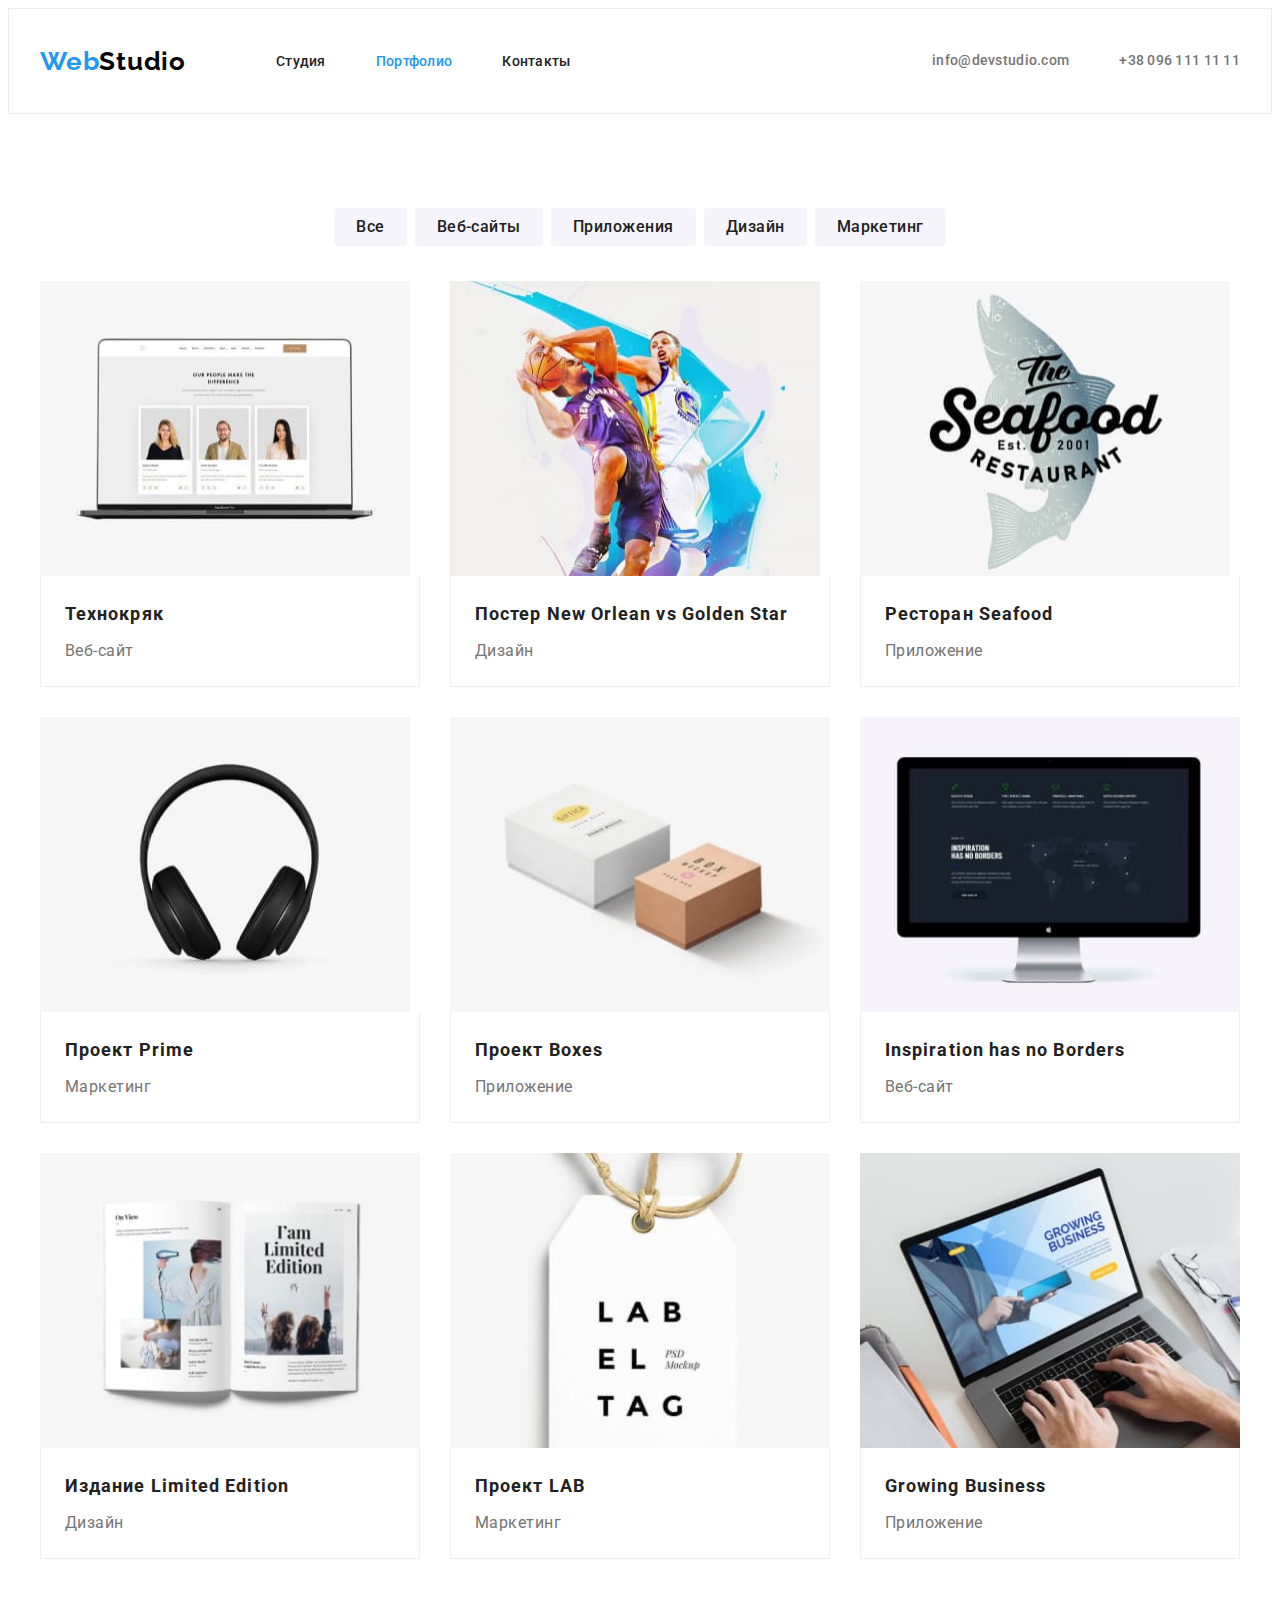
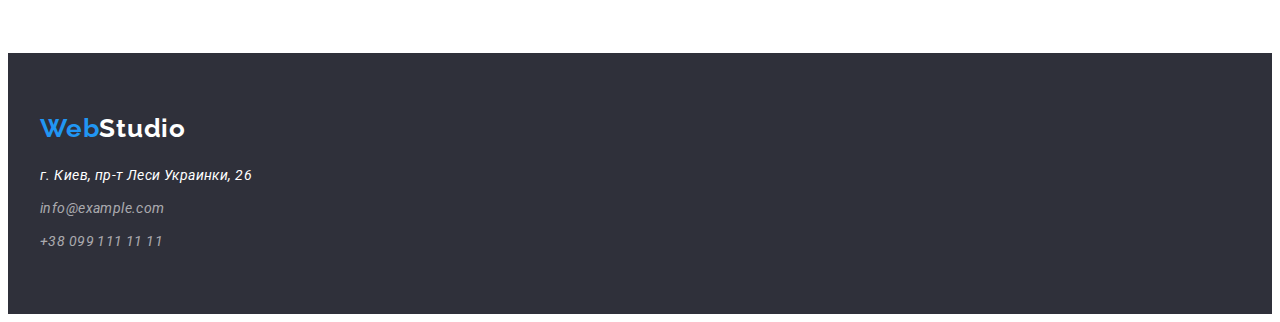
==== portfolio.html @ 697071ee "делает оформление секций: headr, hero, edvanteges, team" ====
<!DOCTYPE html>
<html lang="ru">

<head>
  <meta charset="UTF-8" />
  <meta http-equiv="X-UA-Compatible" content="IE=edge" />
  <meta name="viewport" content="width=device-width, initial-scale=1.0" />
  <title>Portfolio</title>
  <link rel="preconnect" href="https://fonts.gstatic.com" />
  <link href="https://fonts.googleapis.com/css2?family=Raleway:wght@700&family=Roboto:wght@400;500;700;900&display=swap"
    rel="stylesheet" />
  <link rel="stylesheet" href="https://cdnjs.cloudflare.com/ajax/libs/modern-normalize/1.1.0/modern-normalize.min.css"
    integrity="sha512-wpPYUAdjBVSE4KJnH1VR1HeZfpl1ub8YT/NKx4PuQ5NmX2tKuGu6U/JRp5y+Y8XG2tV+wKQpNHVUX03MfMFn9Q=="
    crossorigin="anonymous" referrerpolicy="no-referrer" />
  <link rel="stylesheet" href="./css/styles.css" />
</head>

<body class="body">
  <header class="header">
    <div class="container header-container">
      <nav class="navigation">
        <a href="./index.html" lang="en" class="logo link">Web<span class="logo-header">Studio</span></a>

        <ul class="nav-menu list">
          <li class="menu-item">
            <a class="menu-link link" href="./index.html">Студия</a>
          </li>
          <li class="menu-item">
            <a class="menu-link link current" href="./portfolio.html">Портфолио</a>
          </li>
          <li class="menu-item"><a class="menu-link link" href="#">Контакты</a></li>
        </ul>
      </nav>
      <ul class="connect-header list">
        <li class="connect-item">
          <a class="connect-link link" href="mailto:info@devstudio.com">info@devstudio.com</a>
        </li>
        <li class="connect-item">
          <a class="connect-link link" href="tel:+380961111111">+38 096 111 11 11</a>
        </li>
      </ul>
    </div>
  </header>

  <main>
    <section class="portfolio section">
      <div class="container">
        <!--h1 Портфолио скрыт стилями-->
        <h1 class="visualy-hidden">Портфолио</h1>
        <!--сортировка по Портфолио-->
        <ul class="filter-list list">
          <li class="filter-item">
            <button class="filter-btn" type="button">Все</button>
          </li>
          <li class="filter-item">
            <button class="filter-btn" type="button">Веб-сайты</button>
          </li>
          <li class="filter-item">
            <button class="filter-btn" type="button">Приложения</button>
          </li>
          <li class="filter-item">
            <button class="filter-btn" type="button">Дизайн</button>
          </li>
          <li class="filter-item">
            <button class="filter-btn" type="button">Маркетинг</button>
          </li>
        </ul>

        <!--Проекты Портфолио(для сортировки)-->
        <h2 hidden>Портфолио</h2>
        <ul class="exemples-list list">
          <li class="exemples-item">
            <a href="#" class="link">
              <img class="exemples-img" src="./images/pages/texnokrjk.jpg" alt="Фото страницы веб-сайта Технокряк"
                width="370" height="295" />
              <div class="exemples-card">
                <h3 class="exemples-name">Технокряк</h3>
                <p class="exemples-work">Веб-сайт</p>
              </div>
            </a>
          </li>
          <li class="exemples-item">
            <a href="#" class="link">
              <img class="exemples-img" src="./images/pages/neworlean.jpg" alt="Постер New Orlean vs Golden Star"
                width="370" height="295" />
              <div class="exemples-card">
                <h3 class="exemples-name">
                  Постер <span lang="en"> New Orlean vs Golden Star</span>
                </h3>
                <p class="exemples-work">Дизайн</p </div>
            </a>
          </li>
          <li class="exemples-item">
            <a href="#" class="link">
              <img class="exemples-img" src="./images/pages/seafood.jpg" alt="Логотип ресторана Seafood" width="370"
                height="295" />
              <div class="exemples-card">
                <h3 class="exemples-name">
                  Ресторан <span lang="en">Seafood</span>
                </h3>
                <p class="exemples-work">Приложение</p>
              </div>
            </a>
          </li>
          <li class="exemples-item">
            <a href="#" class="link">
              <img class="exemples-img" src="./images/pages/prime.jpg" alt="Фото наушников" width="370" height="295" />
              <div class="exemples-card">
                <h3 class="exemples-name">Проект <span lang="en">Prime</span></h3>
                <p class="exemples-work">Маркетинг</p>
              </div>
            </a>
          </li>
          <li class="exemples-item">
            <a href="#" class="link">
              <img class="exemples-img" src="./images/pages/boxes.jpg" alt="Фото коробок" width="390" height="295" />
              <div class="exemples-card">
                <h3 class="exemples-name">Проект <span lang="en">Boxes</span></h3>
                <p class="exemples-work">Приложение</p>
              </div>
            </a>
          </li>
          <li class="exemples-item">
            <a href="#" class="link">
              <img class="exemples-img" src="./images/pages/inspiration.jpg"
                alt="Фото веб-сайта Inspiration has no Borders" width="390" height="295" />
              <div class="exemples-card">
                <h3 class="exemples-name" lang="en">
                  Inspiration has no Borders
                </h3>
                <p class="exemples-work">Веб-сайт</p>
              </div>
            </a>
          </li>
          <li class="exemples-item">
            <a href="#" class="link">
              <img class="exemples-img" src="./images/pages/limited.jpg" alt="Фото страницы издания Limited Edition"
                width="390" height="295" />
              <div class="exemples-card">
                <h3 class="exemples-name">
                  Издание <span lang="en">Limited Edition</span>
                </h3>
                <p class="exemples-work">Дизайн</p>
              </div>
            </a>
          </li>
          <li class="exemples-item">
            <a href="#" class="link">
              <img class="exemples-img" src="./images/pages/lab.jpg" alt="Фото логотапа проекта LAB" width="390"
                height="295" />
              <div class="exemples-card">
                <h3 class="exemples-name">Проект <span lang="en">LAB</span></h3>
                <p class="exemples-work">Маркетинг</p>
              </div>
            </a>
          </li>
          <li class="exemples-item">
            <a href="#" class="link">
              <img class="exemples-img" src="./images/pages/growing.jpg"
                alt="Фото страницы Приложения Growing Business на ноутбуке" width="390" height="295" />
              <div class="exemples-card">
                <h3 class="exemples-name" lang="en">Growing Business</h3>
                <p class="exemples-work">Приложение</p>
              </div>
            </a>
          </li>
        </ul>
      </div>
    </section>
  </main>

  <footer class="footer">
    <div class="container">
      <a href="./index.html" lang="en" class="logo link">Web<span class="logo-footer">Studio</span></a>

      <address class="footer-address">
        <a class="footer-address-map link" href="https://goo.gl/maps/kzcwZxw4ZGiegETZ7" target="_blank"
          rel="noopener noreferrer">г. Киев, пр-т Леси Украинки, 26</a>

        <ul class=" list">
          <li class="footer-list">
            <a class="footer-address-mail link" href="mailto:info@example.com">info@example.com</a>
          </li>
          <li class="footer-list">
            <a class="footer-address-tell link" href="tel:+380991111111">+38 099 111 11 11</a>
          </li>
        </ul>
      </address>
    </div>
  </footer>
</body>

</html>
---- css/styles.css ----
:root {
  --accent-color: #2196f3;
  --primary-white-color: #ffffff;
  --title-text-color: #212121;
  --primary-text-color: #757575;
  --primary-black-color: #000000;
  --background-color-light: #f5f4fa;
}

h1,
h2,
h3,
h4,
h5,
h6,
p {
  margin-top: 0;
  margin-bottom: 0;
}

img {
  display: block;
  max-width: 100%;
}

.list {
  margin-top: 0;
  margin-bottom: 0;
  padding-left: 0%;
  list-style: none;
}

.link {
  text-decoration: none;
}
/*=============================*/
/*==========Container=========*/
.container {
  width: 1200px;
  padding-left: 15px;
  padding-right: 15px;
  margin: 0 auto;
}
/*==========Section===========*/
.section {
  padding-top: 94px;
  padding-bottom: 94px;
}
/*==============================*/
/*========hidden================*/
.visualy-hidden {
  position: absolute;
  clip: rect(0 0 0 0);
  width: 1px;
  height: 1px;
  margin: -1px;
}
/*====end==hidden===============*/
/* ===========header==========*/
.body {
  color: var(--primary-text-color);
  background-color: var(--primary-white-color);
  font-family: "Roboto", sans-serif;
}
/*==Logo==*/
.logo {
  margin-right: 90px;

  font-family: "Raleway", sans-serif;
  font-weight: bold;
  font-size: 26px;
  line-height: 1.19;
  letter-spacing: 0.03em;
  color: var(--accent-color);
}
.logo-header {
  color: var(--primary-black-color);
}
.logo-footer {
  color: var(--primary-white-color);
}
/*=END= Logo=*/
.header {
  padding-top: 24px;
  padding-bottom: 24px;
  border: 1px solid #ececec;
}
.header-container {
  display: flex;
  align-items: center;
  justify-content: space-between;
}

.navigation {
  display: flex;
  align-items: center;
}

.nav-menu {
  display: flex;
  align-items: center;
}

.menu-item:not(:last-child) {
  margin-right: 50px;
}
.menu-link {
  padding-top: 20px;
  padding-bottom: 20px; /*для увеличения площади кликабельности*/
  font-weight: 500;
  font-size: 14px;
  line-height: 1.14;
  letter-spacing: 0.02em;

  color: var(--title-text-color);
}

.menu-link:hover,
.menu-link:focus {
  color: var(--accent-color);
}
.menu-link.current {
  color: var(--accent-color);
}

.connect-header {
  display: flex;
  align-items: center;
}

.connect-item:not(:last-child) {
  margin-right: 50px;
}

.connect-link {
  display: flex;
  align-items: center;
  padding-top: 20px;
  padding-bottom: 20px; /*для увеличения площади кликабельности*/
  font-weight: 500;
  font-size: 14px;
  line-height: 1.14;
  letter-spacing: 0.02em;
  color: var(--primary-text-color);
}

.connect-link:hover,
.connect-link:focus {
  color: var(--accent-color);
  fill: var(--accent-color);
}

.connect-link-icon {
  /* fill: #757575;*/
  width: 16px;
  height: 12px;
  margin-right: 10px;
}
/* ===========END=== header==========*/

/*=============hero============*/
.hero {
  background-color: #2f303a;
  background-image: linear-gradient(
      rgba(47, 48, 58, 0.4),
      rgba(47, 48, 58, 0.4)
    ),
    url(../images/hero.jpg);
  background-size: cover;
  background-repeat: no-repeat;
  background-position: center;
  max-width: 1600px;
  min-height: 600px;
  margin: 0 auto;
  text-align: center;
  padding-top: 200px;
  padding-bottom: 200px;
}
.hero-titel {
  font-weight: 900;
  font-size: 44px;
  line-height: 1.36;
  text-align: center;
  letter-spacing: 0.06em;
  text-transform: uppercase;

  color: var(--primary-white-color);
  margin-bottom: 30px;
}
.hero-btn {
  padding: 10px 32px;
  box-shadow: 0px 4px 4px rgba(0, 0, 0, 0.15);
  border-radius: 4px;
  border: none;

  font-family: inherit;
  font-weight: bold;
  font-size: 16px;
  line-height: 1.88;
  letter-spacing: 0.06em;

  color: var(--primary-white-color);
  background-color: var(--accent-color);
  cursor: pointer;
}

.hero-btn:hover,
.hero-btn:focus {
  background-color: var(--accent-color);
  color: var(--primary-white-color);
}
/*=============END=== hero============*/

/*==========Преимущества - edvantages====*/

.edvantages-item:not(:last-child) {
  margin-right: 30px;
}

.edvantages-list {
  display: flex;
}

.edvantages-icon-conteiner {
  display: flex;
  justify-content: center;
  align-items: center;
  height: 120px;
  margin-bottom: 30px;
  background-color: var(--background-color-light);
  border-radius: 4px;
}
.edvantages-title {
  margin-bottom: 10px;
  font-weight: bold;
  font-size: 14px;
  line-height: 1.14;
  letter-spacing: 0.03em;
  text-transform: uppercase;
  color: var(--title-text-color);
}
.edvantages-description {
  font-weight: normal;
  font-size: 14px;
  line-height: 1.71;
  letter-spacing: 0.03em;
}
/*========== END===   Преимущества - edvantages====*/

/*==========benefits Чем мы занимаемся======*/

.benefits-title {
  font-weight: 600;
  font-size: 36px;
  line-height: 1.17;
  text-align: center;
  letter-spacing: 0.03em;
  color: var(--title-text-color);

  margin-bottom: 50px;
}

.benefits-list {
  display: flex;
  margin-top: -30px;
  margin-left: -30px;
}

.benefits-item {
  flex-basis: calc((100% - 90px) / 3);
  margin-top: 30px;
  margin-left: 30px;
}

/*==========END===  benefits Чем мы занимаемся======*/

/*==========Team Наша команда======*/
.team {
  background-color: var(--background-color-light);
}

.team-list {
  display: flex;
  flex-wrap: wrap; /* на случай увеличениея кол-во членов команды*/
  margin-left: -30px;
  margin-top: -30px;
}

.team-item {
  flex-basis: calc((100% - 120) / 4);
  margin-left: 30px;
  margin-top: 30px;
  box-shadow: 0px 1px 3px rgba(0, 0, 0, 0.12), 0px 1px 1px rgba(0, 0, 0, 0.14),
    0px 2px 1px rgba(0, 0, 0, 0.2);
  border-radius: 0px 0px 4px 4px;
}
.team-title {
  font-weight: 600;
  font-size: 36px;
  line-height: 1.17;
  text-align: center;
  letter-spacing: 0.03em;
  color: var(--title-text-color);
  margin-bottom: 50px;
}
.team-name {
  margin-bottom: 10px;
  font-weight: 500;
  font-size: 16px;
  line-height: 1.19;
  text-align: center;
  letter-spacing: 0.03em;
  color: var(--title-text-color);
}

.team-profession {
  font-weight: normal;
  font-size: 16px;
  line-height: 1.19;
  text-align: center;
  letter-spacing: 0.03em;
  margin-bottom: 16px;
}

.team-social-list {
  display: flex;
  justify-content: center;
  justify-content: space-between;
}

.team-social-link {
  display: flex;
  justify-content: center;
  align-items: center;
  width: 44px;
  height: 44px;
  border-radius: 50%;
}

.team-social-link:hover,
.team-social-link:focus {
  fill: var(--primary-white-color);
  background-color: var(--accent-color);
}

.team-card {
  padding: 30px 30px;
  background-color: var(--primary-white-color);
}
/*==========END=== Team Наша команда======*/

/*==========Footer============*/
.footer {
  background-color: #2f303a;
  padding-top: 60px;
  padding-bottom: 60px;
}

.footer-address {
  margin-top: 20px;
}
.footer-address-map {
  font-weight: normal;
  font-size: 14px;
  line-height: 1.71;
  letter-spacing: 0.03em;
  color: var(--primary-white-color);
}

.footer-list {
  margin-top: 9px;
}

.footer-address-mail {
  font-weight: normal;
  font-size: 14px;
  line-height: 1.71;
  letter-spacing: 0.03em;
  color: rgba(255, 255, 255, 0.6);
}
.footer-address-mail:hover,
.footer-address-mail:focus {
  color: var(--accent-color);
}

.footer-address-tell {
  font-weight: normal;
  font-size: 14px;
  line-height: 1.71;
  letter-spacing: 0.03em;
  color: rgba(255, 255, 255, 0.6);
}
.footer-address-tell:hover,
.footer-address-tell:focus {
  color: var(--accent-color);
}
/*==========END=== Footer======*/
/*=============================*/
/*******************************/
/*==============================*/
/*==========Portfolio===========*/
/*=====Filter====*/
.filter-list {
  display: flex;
  justify-content: center;

  margin-bottom: 35px;
}

.filter-item:not(:last-child) {
  margin-right: 8px;
}
.filter-btn {
  padding: 6px 22px;
  font-family: inherit;
  font-weight: 500;
  font-size: 16px;
  line-height: 1.62;
  text-align: center;
  letter-spacing: 0.03em;
  color: var(--title-text-color);
  background-color: #f5f4fa;
  border-radius: 4px;
  border: none;
  cursor: pointer;
}
.filter-btn:hover,
.filter-btn:focus {
  color: var(--primary-white-color);
  background-color: var(--accent-color);
}
/*=====END== Filter=============*/

/*===========Exemples===========*/
.exemples-list {
  display: flex;
  flex-wrap: wrap;
  margin-left: -30px;
  margin-top: -30px;
}

.exemples-item {
  flex-basis: calc((100% - 90px) / 3);
  margin-left: 30px;
  margin-top: 30px;
}

.exemples-card {
  padding: 20px 24px;
  border: 1px solid #eeeeee;
  border-top: none;
}
.exemples-name {
  margin-bottom: 4px;
  font-weight: bold;
  font-size: 18px;
  line-height: 2;
  letter-spacing: 0.06em;
  color: var(--title-text-color);
}

.exemples-work {
  font-weight: normal;
  font-size: 16px;
  line-height: 1.88;
  letter-spacing: 0.03em;
  color: var(--primary-text-color);
}

/*=====END====Exemples============*/
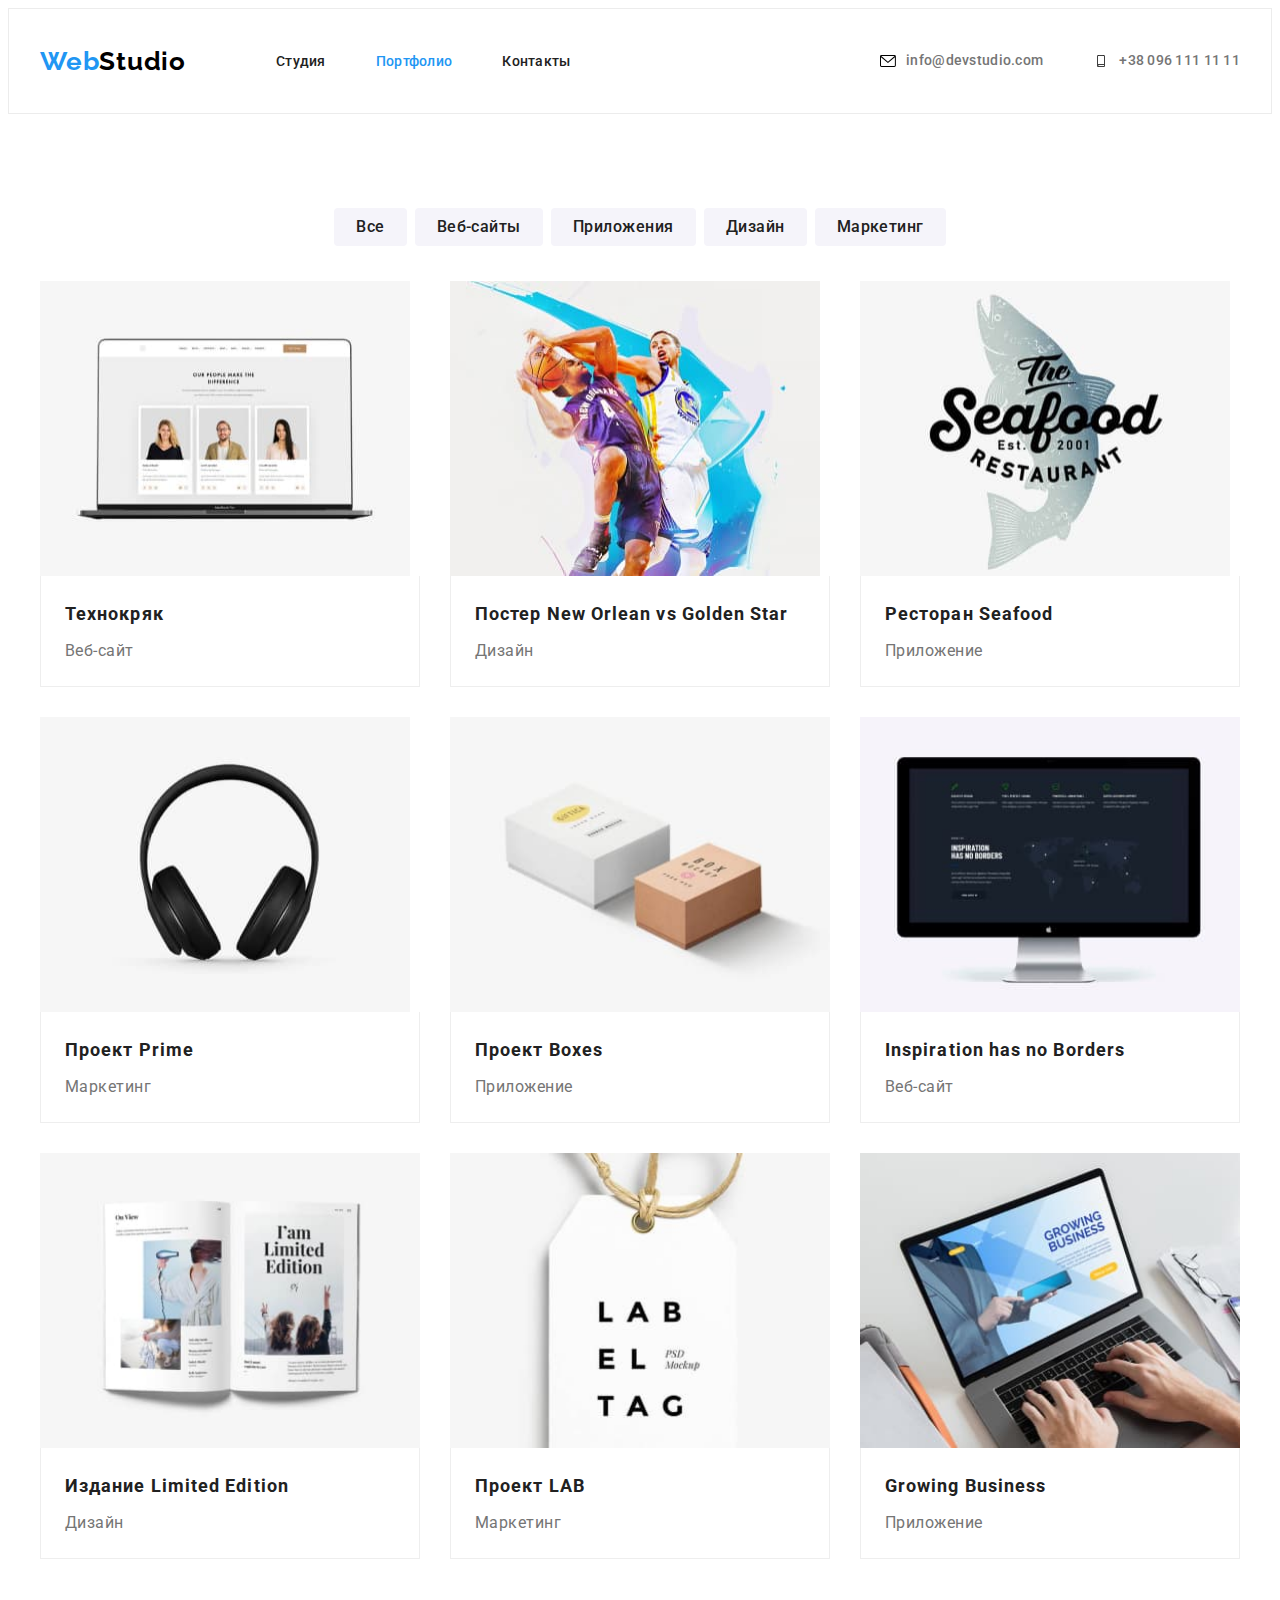
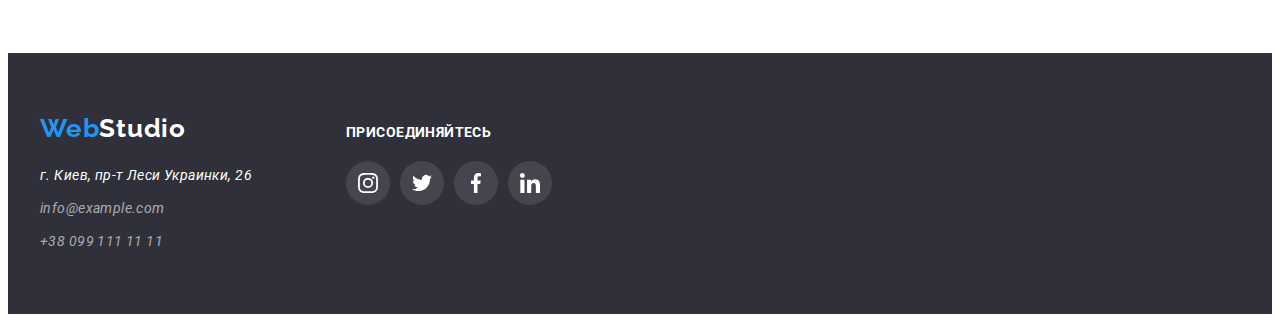
==== commit 93541ce2: "new section clients, добавляет соц.сети в footer. Portfolio - добавляет hover, focus" ====
--- a/portfolio.html
+++ b/portfolio.html
@@ -33,10 +33,18 @@
       </nav>
       <ul class="connect-header list">
         <li class="connect-item">
-          <a class="connect-link link" href="mailto:info@devstudio.com">info@devstudio.com</a>
+          <a class="connect-link link" href="mailto:info@devstudio.com">
+            <svg class="connect-link-icon">
+              <use href="./images/icons.svg#email"></use>
+            </svg>
+            info@devstudio.com</a>
         </li>
         <li class="connect-item">
-          <a class="connect-link link" href="tel:+380961111111">+38 096 111 11 11</a>
+          <a class="connect-link link" href="tel:+380961111111">
+            <svg class="connect-link-icon">
+              <use href="./images/icons.svg#smartphone"></use>
+            </svg>
+            +38 096 111 11 11</a>
         </li>
       </ul>
     </div>
@@ -70,98 +78,117 @@
         <h2 hidden>Портфолио</h2>
         <ul class="exemples-list list">
           <li class="exemples-item">
-            <a href="#" class="link">
+            <a href="#" class="exemples-link link">
+              <figure class="exemples-conteiner">
               <img class="exemples-img" src="./images/pages/texnokrjk.jpg" alt="Фото страницы веб-сайта Технокряк"
                 width="370" height="295" />
-              <div class="exemples-card">
+              <figcaption class="exemples-card">
                 <h3 class="exemples-name">Технокряк</h3>
                 <p class="exemples-work">Веб-сайт</p>
-              </div>
-            </a>
-          </li>
-          <li class="exemples-item">
-            <a href="#" class="link">
+              </figcaption>
+              </figure>
+            </a>
+          </li>
+          <li class="exemples-item">
+            <a href="#" class="exemples-link link">
+              <figure class="exemples-conteiner">
               <img class="exemples-img" src="./images/pages/neworlean.jpg" alt="Постер New Orlean vs Golden Star"
                 width="370" height="295" />
-              <div class="exemples-card">
+              <figcaption class="exemples-card">
                 <h3 class="exemples-name">
                   Постер <span lang="en"> New Orlean vs Golden Star</span>
                 </h3>
-                <p class="exemples-work">Дизайн</p </div>
-            </a>
-          </li>
-          <li class="exemples-item">
-            <a href="#" class="link">
+                <p class="exemples-work">Дизайн</p>
+                </figcaption>
+              </figure>
+            </a>
+          </li>
+          <li class="exemples-item">
+            <a href="#" class="exemples-link link">
+              <figure class="exemples-conteiner">
               <img class="exemples-img" src="./images/pages/seafood.jpg" alt="Логотип ресторана Seafood" width="370"
                 height="295" />
-              <div class="exemples-card">
+              <figcaption class="exemples-card">
                 <h3 class="exemples-name">
                   Ресторан <span lang="en">Seafood</span>
                 </h3>
                 <p class="exemples-work">Приложение</p>
-              </div>
-            </a>
-          </li>
-          <li class="exemples-item">
-            <a href="#" class="link">
+              </figcaption>
+              </figure>
+            </a>
+          </li>
+          <li class="exemples-item">
+            <a href="#" class="exemples-link link">
+              <figure class="exemples-conteiner">
               <img class="exemples-img" src="./images/pages/prime.jpg" alt="Фото наушников" width="370" height="295" />
-              <div class="exemples-card">
+              <figcaption class="exemples-card">
                 <h3 class="exemples-name">Проект <span lang="en">Prime</span></h3>
                 <p class="exemples-work">Маркетинг</p>
-              </div>
-            </a>
-          </li>
-          <li class="exemples-item">
-            <a href="#" class="link">
+              </figcaption>
+              </figure>
+            </a>
+          </li>
+          <li class="exemples-item">
+            <a href="#" class="exemples-link link">
+              <figure class="exemples-conteiner">
               <img class="exemples-img" src="./images/pages/boxes.jpg" alt="Фото коробок" width="390" height="295" />
-              <div class="exemples-card">
+              <figcaption class="exemples-card">
                 <h3 class="exemples-name">Проект <span lang="en">Boxes</span></h3>
                 <p class="exemples-work">Приложение</p>
-              </div>
-            </a>
-          </li>
-          <li class="exemples-item">
-            <a href="#" class="link">
+              </figcaption>
+              </figure>
+            </a>
+          </li>
+          <li class="exemples-item">
+            <a href="#" class="exemples-link link">
+              <figure class="exemples-conteiner">
               <img class="exemples-img" src="./images/pages/inspiration.jpg"
                 alt="Фото веб-сайта Inspiration has no Borders" width="390" height="295" />
-              <div class="exemples-card">
+              <figcaption class="exemples-card">
                 <h3 class="exemples-name" lang="en">
                   Inspiration has no Borders
                 </h3>
                 <p class="exemples-work">Веб-сайт</p>
-              </div>
-            </a>
-          </li>
-          <li class="exemples-item">
-            <a href="#" class="link">
+              </figcaption>
+              </figure>
+            </a>
+          </li>
+          <li class="exemples-item">
+            <a href="#" class="exemples-link link">
+              <figure class="exemples-conteiner">
               <img class="exemples-img" src="./images/pages/limited.jpg" alt="Фото страницы издания Limited Edition"
                 width="390" height="295" />
-              <div class="exemples-card">
+              <figcaption class="exemples-card">
                 <h3 class="exemples-name">
                   Издание <span lang="en">Limited Edition</span>
                 </h3>
                 <p class="exemples-work">Дизайн</p>
-              </div>
-            </a>
-          </li>
-          <li class="exemples-item">
-            <a href="#" class="link">
+              </figcaption>
+              </figure>
+            </a>
+          </li>
+          <li class="exemples-item">
+            <a href="#" class="exemples-link link">
+              <figure class="exemples-conteiner">
               <img class="exemples-img" src="./images/pages/lab.jpg" alt="Фото логотапа проекта LAB" width="390"
                 height="295" />
-              <div class="exemples-card">
+              <figcaption class="exemples-card">
                 <h3 class="exemples-name">Проект <span lang="en">LAB</span></h3>
                 <p class="exemples-work">Маркетинг</p>
-              </div>
-            </a>
-          </li>
-          <li class="exemples-item">
-            <a href="#" class="link">
+              </figcaption>
+              </figure>
+            </a>
+          </li>
+          <li class="exemples-item">
+            <a href="#" class="exemples-link link">
+              <figure class="exemples-conteiner">
               <img class="exemples-img" src="./images/pages/growing.jpg"
                 alt="Фото страницы Приложения Growing Business на ноутбуке" width="390" height="295" />
-              <div class="exemples-card">
+              <figcaption class="exemples-card">
                 <h3 class="exemples-name" lang="en">Growing Business</h3>
                 <p class="exemples-work">Приложение</p>
-              </div>
+              </figcaption>
+              </figure>
             </a>
           </li>
         </ul>
@@ -169,25 +196,63 @@
     </section>
   </main>
 
-  <footer class="footer">
-    <div class="container">
-      <a href="./index.html" lang="en" class="logo link">Web<span class="logo-footer">Studio</span></a>
-
-      <address class="footer-address">
-        <a class="footer-address-map link" href="https://goo.gl/maps/kzcwZxw4ZGiegETZ7" target="_blank"
-          rel="noopener noreferrer">г. Киев, пр-т Леси Украинки, 26</a>
-
-        <ul class=" list">
-          <li class="footer-list">
-            <a class="footer-address-mail link" href="mailto:info@example.com">info@example.com</a>
-          </li>
-          <li class="footer-list">
-            <a class="footer-address-tell link" href="tel:+380991111111">+38 099 111 11 11</a>
-          </li>
-        </ul>
-      </address>
-    </div>
-  </footer>
+    <footer class="footer">
+      <div class="container footer-container">
+        <div class="footer-left">
+          <a href="./index.html" lang="en" class="logo link">Web<span class="logo-footer">Studio</span></a>
+    
+          <address class="footer-address">
+            <a class="footer-address-map link" href="https://goo.gl/maps/kzcwZxw4ZGiegETZ7" target="_blank"
+              rel="noopener noreferrer">г. Киев, пр-т Леси Украинки, 26</a>
+    
+            <ul class=" list">
+              <li class="footer-list">
+                <a class="footer-address-mail link" href="mailto:info@example.com">info@example.com</a>
+              </li>
+              <li class="footer-list">
+                <a class="footer-address-tell link" href="tel:+380991111111">+38 099 111 11 11</a>
+              </li>
+            </ul>
+          </address>
+        </div>
+        <div class="footer-right">
+          <p class="footer-right-title">
+            присоединяйтесь
+          </p>
+          <ul class="footer-social-list list">
+            <li class="footer-social-item">
+              <a class="footer-social-link" href="#">
+                <svg class="footer-social-icon" width="20" height="20">
+                  <use href="./images/icons.svg#instagram"></use>
+                </svg>
+              </a>
+            </li>
+            <li class="footer-social-item">
+              <a class="footer-social-link" href="#">
+                <svg class="footer-social-icon" width="20" height="20">
+                  <use href="./images/icons.svg#twitter"></use>
+                </svg>
+              </a>
+            </li>
+            <li class="footer-social-item">
+              <a class="footer-social-link" href="#">
+                <svg class="footer-social-icon" width="20" height="20">
+                  <use href="./images/icons.svg#facebook"></use>
+                </svg>
+              </a>
+            </li>
+            <li class="footer-social-item">
+              <a class="footer-social-link" href="#">
+                <svg class="footer-social-icon" width="20" height="20">
+                  <use href="./images/icons.svg#linkedin"></use>
+                </svg>
+              </a>
+            </li>
+          </ul>
+    
+        </div>
+      </div>
+    </footer>
 </body>
 
 </html>--- a/css/styles.css
+++ b/css/styles.css
@@ -5,6 +5,7 @@
   --primary-text-color: #757575;
   --primary-black-color: #000000;
   --background-color-light: #f5f4fa;
+  --social-color: #afb1b8;
 }
 
 h1,
@@ -47,6 +48,17 @@
   padding-bottom: 94px;
 }
 /*==============================*/
+/*========COMPONENTS============*/
+.section-title {
+  font-weight: 700;
+  font-size: 36px;
+  line-height: 1.17;
+  text-align: center;
+  letter-spacing: 0.03em;
+  color: var(--title-text-color);
+  margin-bottom: 50px;
+}
+/*======END===COMPONENTS========*/
 /*========hidden================*/
 .visualy-hidden {
   position: absolute;
@@ -58,16 +70,17 @@
 /*====end==hidden===============*/
 /* ===========header==========*/
 .body {
+  font-family: "Roboto", sans-serif;
   color: var(--primary-text-color);
+  font-weight: 400;
   background-color: var(--primary-white-color);
-  font-family: "Roboto", sans-serif;
 }
 /*==Logo==*/
 .logo {
   margin-right: 90px;
 
   font-family: "Raleway", sans-serif;
-  font-weight: bold;
+  font-weight: 700;
   font-size: 26px;
   line-height: 1.19;
   letter-spacing: 0.03em;
@@ -151,7 +164,6 @@
 }
 
 .connect-link-icon {
-  /* fill: #757575;*/
   width: 16px;
   height: 12px;
   margin-right: 10px;
@@ -194,7 +206,7 @@
   border: none;
 
   font-family: inherit;
-  font-weight: bold;
+  font-weight: 700;
   font-size: 16px;
   line-height: 1.88;
   letter-spacing: 0.06em;
@@ -232,7 +244,7 @@
 }
 .edvantages-title {
   margin-bottom: 10px;
-  font-weight: bold;
+  font-weight: 700;
   font-size: 14px;
   line-height: 1.14;
   letter-spacing: 0.03em;
@@ -240,7 +252,6 @@
   color: var(--title-text-color);
 }
 .edvantages-description {
-  font-weight: normal;
   font-size: 14px;
   line-height: 1.71;
   letter-spacing: 0.03em;
@@ -248,18 +259,6 @@
 /*========== END===   Преимущества - edvantages====*/
 
 /*==========benefits Чем мы занимаемся======*/
-
-.benefits-title {
-  font-weight: 600;
-  font-size: 36px;
-  line-height: 1.17;
-  text-align: center;
-  letter-spacing: 0.03em;
-  color: var(--title-text-color);
-
-  margin-bottom: 50px;
-}
-
 .benefits-list {
   display: flex;
   margin-top: -30px;
@@ -294,15 +293,7 @@
     0px 2px 1px rgba(0, 0, 0, 0.2);
   border-radius: 0px 0px 4px 4px;
 }
-.team-title {
-  font-weight: 600;
-  font-size: 36px;
-  line-height: 1.17;
-  text-align: center;
-  letter-spacing: 0.03em;
-  color: var(--title-text-color);
-  margin-bottom: 50px;
-}
+
 .team-name {
   margin-bottom: 10px;
   font-weight: 500;
@@ -314,7 +305,6 @@
 }
 
 .team-profession {
-  font-weight: normal;
   font-size: 16px;
   line-height: 1.19;
   text-align: center;
@@ -327,14 +317,20 @@
   justify-content: center;
   justify-content: space-between;
 }
-
-.team-social-link {
-  display: flex;
-  justify-content: center;
-  align-items: center;
+.team-social-item {
   width: 44px;
   height: 44px;
+}
+.team-social-link {
+  display: flex;
+  justify-content: center;
+  align-items: center;
+  width: 100%;
+  height: 100%;
   border-radius: 50%;
+}
+.team-social-link {
+  fill: var(--social-color);
 }
 
 .team-social-link:hover,
@@ -348,6 +344,37 @@
   background-color: var(--primary-white-color);
 }
 /*==========END=== Team Наша команда======*/
+
+/*=========Clients====Постоянные клтенты===*/
+.clients-list {
+  display: flex;
+  flex-wrap: wrap;
+  margin-top: -30px;
+  margin-right: -30px;
+}
+
+.clients-item-link {
+  display: flex;
+  justify-content: center;
+  align-items: center;
+  width: 170px;
+  height: 92px;
+  border: 1px solid #afb1b8;
+  border-radius: 4px;
+  fill: var(--social-color);
+}
+
+.clients-item-link:hover,
+.clients-item-link:focus {
+  fill: var(--accent-color);
+  border-color: var(--accent-color);
+}
+.clients-item {
+  margin-top: 30px;
+  margin-right: 30px;
+  flex-basis: calc((100% - 180px) / 6);
+}
+/*=========END===Clients====Постоянные клтенты===*/
 
 /*==========Footer============*/
 .footer {
@@ -360,7 +387,6 @@
   margin-top: 20px;
 }
 .footer-address-map {
-  font-weight: normal;
   font-size: 14px;
   line-height: 1.71;
   letter-spacing: 0.03em;
@@ -372,7 +398,6 @@
 }
 
 .footer-address-mail {
-  font-weight: normal;
   font-size: 14px;
   line-height: 1.71;
   letter-spacing: 0.03em;
@@ -384,7 +409,7 @@
 }
 
 .footer-address-tell {
-  font-weight: normal;
+  /*font-weight: 400;*/
   font-size: 14px;
   line-height: 1.71;
   letter-spacing: 0.03em;
@@ -393,6 +418,51 @@
 .footer-address-tell:hover,
 .footer-address-tell:focus {
   color: var(--accent-color);
+}
+
+.footer-container {
+  display: flex;
+}
+.footer-left {
+  margin-right: 70px;
+}
+.footer-right {
+  margin-top: 12px;
+}
+.footer-right-title {
+  font-weight: 700;
+  font-size: 14px;
+  line-height: 1.14;
+  letter-spacing: 0.03em;
+  text-transform: uppercase;
+  color: var(--primary-white-color);
+  margin-bottom: 20px;
+}
+.footer-social-list {
+  display: flex;
+  justify-content: center;
+  justify-content: space-between;
+}
+.footer-social-link {
+  display: flex;
+  justify-content: center;
+  align-items: center;
+  width: 100%;
+  height: 100%;
+  fill: var(--primary-white-color);
+  background: rgba(255, 255, 255, 0.1);
+  border-radius: 50%;
+}
+.footer-social-item {
+  width: 44px;
+  height: 44px;
+}
+.footer-social-item:not(:last-child) {
+  margin-right: 10px;
+}
+.footer-social-link:hover,
+.footer-social-link:focus {
+  background-color: var(--accent-color);
 }
 /*==========END=== Footer======*/
 /*=============================*/
@@ -428,6 +498,8 @@
 .filter-btn:focus {
   color: var(--primary-white-color);
   background-color: var(--accent-color);
+  box-shadow: 0px 3px 1px rgba(0, 0, 0, 0.1), 0px 1px 2px rgba(0, 0, 0, 0.08),
+    0px 2px 2px rgba(0, 0, 0, 0.12);
 }
 /*=====END== Filter=============*/
 
@@ -444,15 +516,23 @@
   margin-left: 30px;
   margin-top: 30px;
 }
-
+.exemples-link {
+  display: block;
+  width: 100%;
+  height: 100%;
+}
+.exemples-conteiner {
+  margin: 0 0;
+}
 .exemples-card {
+  text-align: left;
   padding: 20px 24px;
   border: 1px solid #eeeeee;
   border-top: none;
 }
 .exemples-name {
   margin-bottom: 4px;
-  font-weight: bold;
+  font-weight: 700;
   font-size: 18px;
   line-height: 2;
   letter-spacing: 0.06em;
@@ -460,11 +540,16 @@
 }
 
 .exemples-work {
-  font-weight: normal;
   font-size: 16px;
   line-height: 1.88;
   letter-spacing: 0.03em;
   color: var(--primary-text-color);
 }
 
+.exemples-link:hover,
+.exemples-link:focus {
+  box-shadow: 0px 1px 1px rgba(0, 0, 0, 0.12), 0px 4px 4px rgba(0, 0, 0, 0.06),
+    1px 4px 6px rgba(0, 0, 0, 0.16);
+}
+
 /*=====END====Exemples============*/
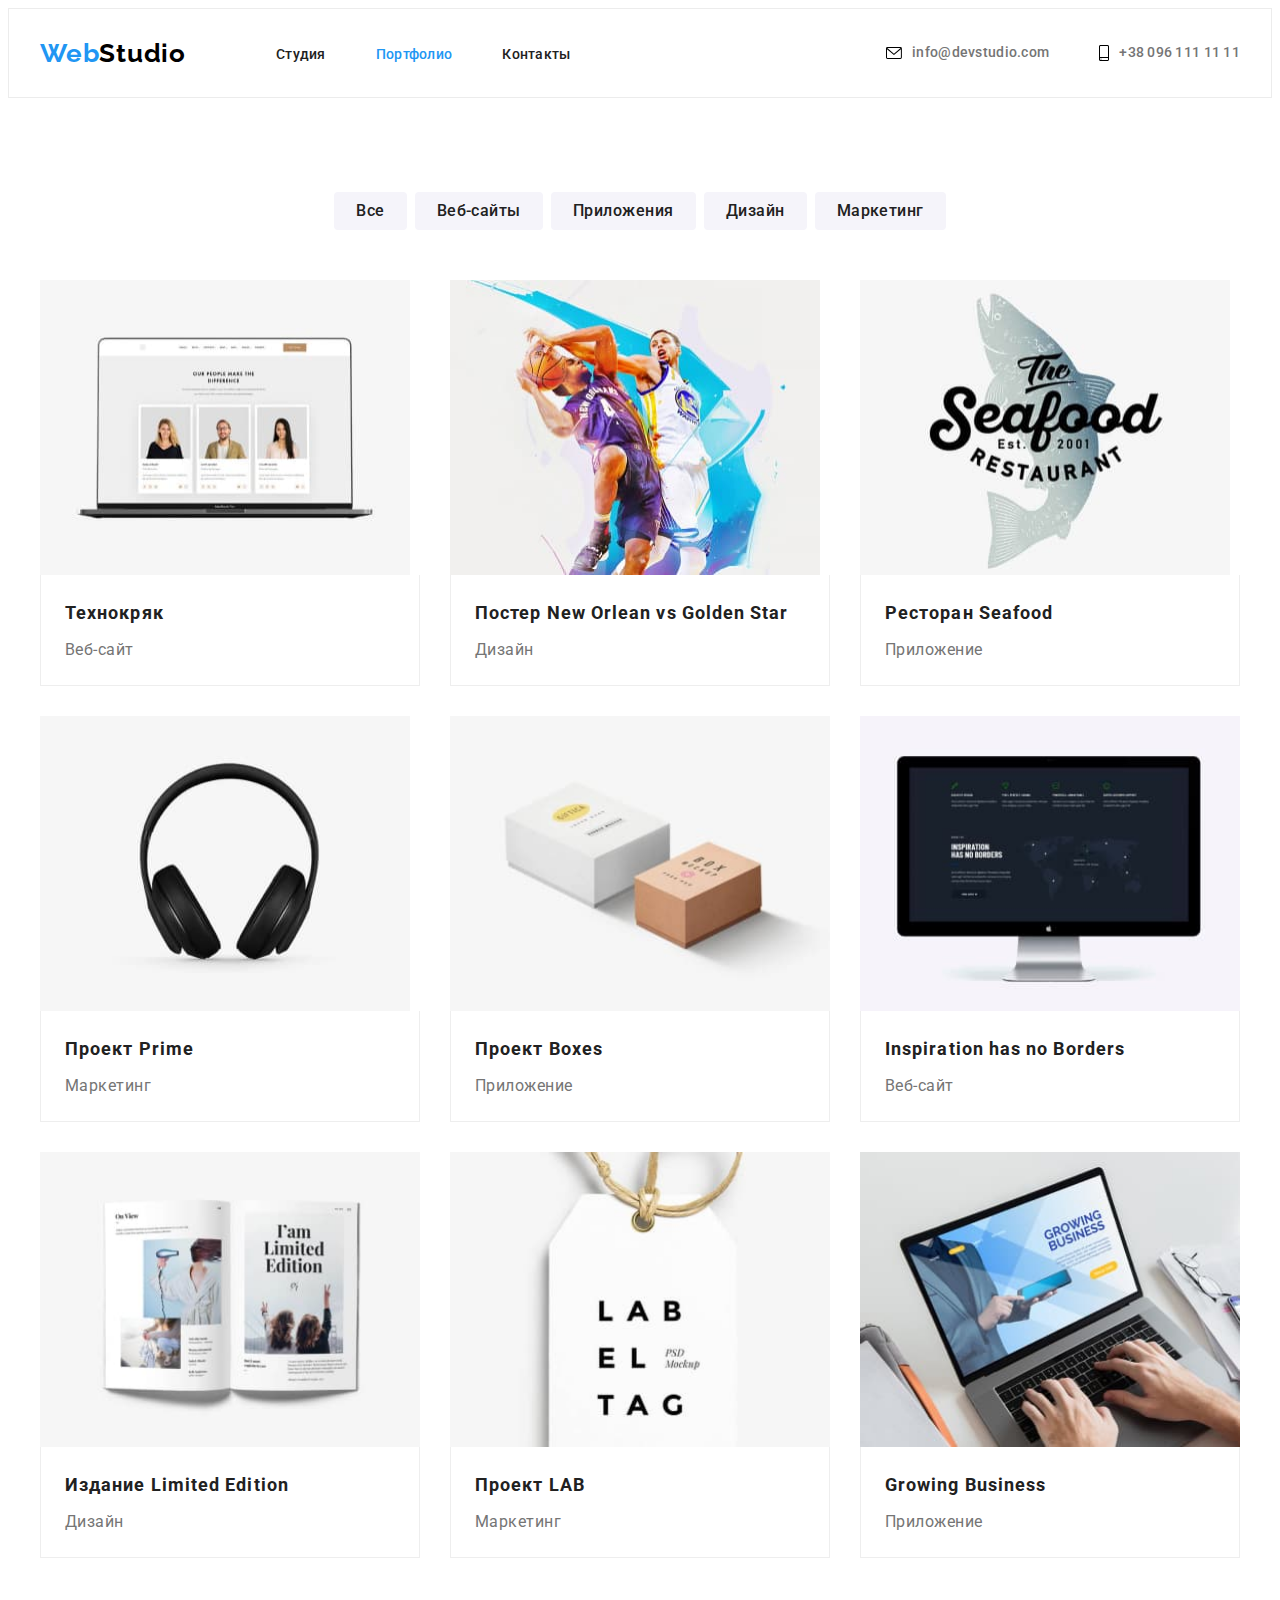
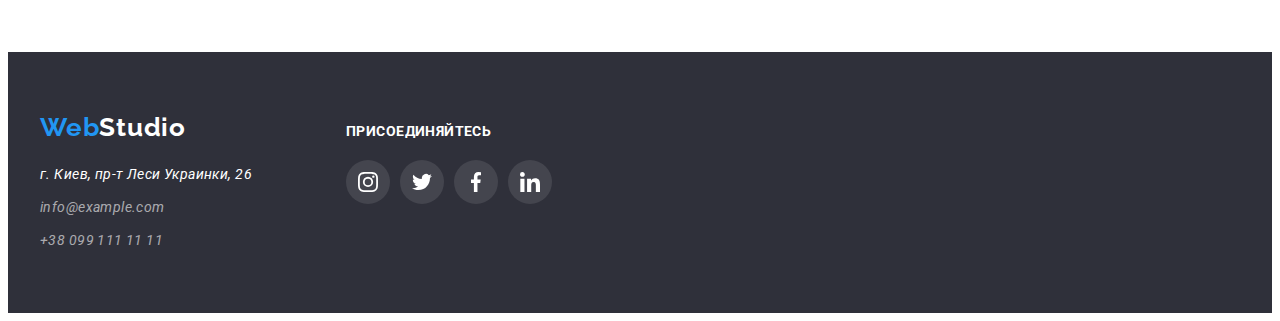
==== commit 6e4baeb8: "задаёт размеры иконок header в html -> svg, т уменьшает padding на контакты" ====
--- a/portfolio.html
+++ b/portfolio.html
@@ -34,14 +34,14 @@
       <ul class="connect-header list">
         <li class="connect-item">
           <a class="connect-link link" href="mailto:info@devstudio.com">
-            <svg class="connect-link-icon">
+            <svg class="connect-link-icon" width="16" height="12">
               <use href="./images/icons.svg#email"></use>
             </svg>
             info@devstudio.com</a>
         </li>
         <li class="connect-item">
           <a class="connect-link link" href="tel:+380961111111">
-            <svg class="connect-link-icon">
+            <svg class="connect-link-icon" width="10" height="16">
               <use href="./images/icons.svg#smartphone"></use>
             </svg>
             +38 096 111 11 11</a>
--- a/css/styles.css
+++ b/css/styles.css
@@ -148,8 +148,8 @@
 .connect-link {
   display: flex;
   align-items: center;
-  padding-top: 20px;
-  padding-bottom: 20px; /*для увеличения площади кликабельности*/
+  padding-top: 12px;
+  padding-bottom: 12px; /*для увеличения площади кликабельности*/
   font-weight: 500;
   font-size: 14px;
   line-height: 1.14;
@@ -164,8 +164,6 @@
 }
 
 .connect-link-icon {
-  width: 16px;
-  height: 12px;
   margin-right: 10px;
 }
 /* ===========END=== header==========*/
@@ -474,7 +472,7 @@
   display: flex;
   justify-content: center;
 
-  margin-bottom: 35px;
+  margin-bottom: 50px;
 }
 
 .filter-item:not(:last-child) {
